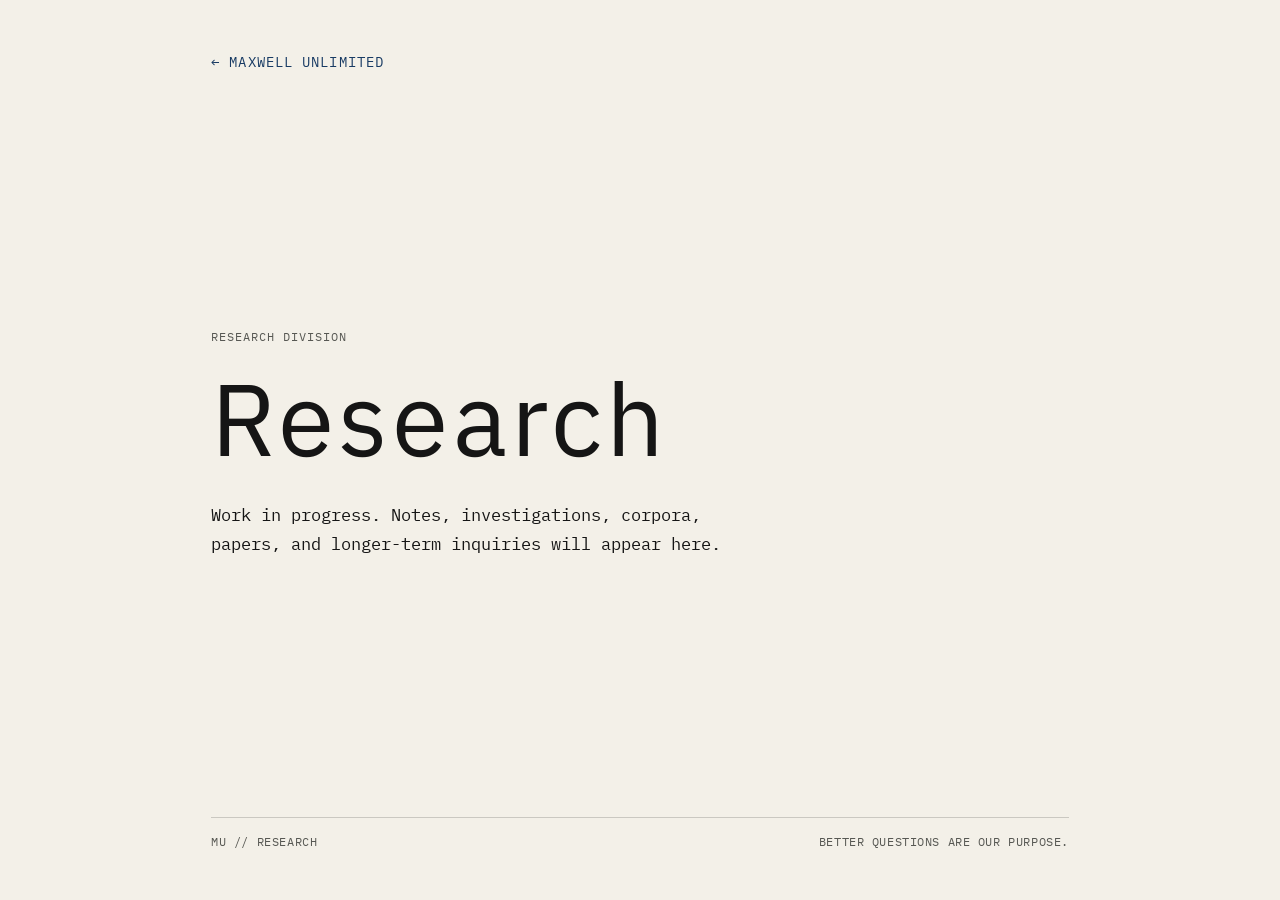
==== research.html @ 012c2c78 "Add files via upload" ====
<!doctype html>
<html lang="en">
<head>
  <meta charset="utf-8">
  <meta name="viewport" content="width=device-width, initial-scale=1">
  <meta name="description" content="Research at Maxwell Unlimited.">
  <title>Research — Maxwell Unlimited</title>
  <link rel="preconnect" href="https://fonts.googleapis.com">
  <link rel="preconnect" href="https://fonts.gstatic.com" crossorigin>
  <link href="https://fonts.googleapis.com/css2?family=IBM+Plex+Mono:wght@400;500&family=IBM+Plex+Sans:wght@400;500&display=swap" rel="stylesheet">
  <link rel="stylesheet" href="styles.css">
</head>
<body>
  <a class="skip-link" href="#main">Skip to content</a>
  <div class="subpage-shell">
    <header><a class="back-link" href="index.html">← Maxwell Unlimited</a></header>
    <main class="subpage-main" id="main">
      <p class="eyebrow">Research Division</p>
      <h1 class="subpage-title">Research</h1>
      <p class="subpage-copy">Work in progress. Notes, investigations, corpora, papers, and longer-term inquiries will appear here.</p>
    </main>
    <footer class="site-footer"><span>MU // Research</span><span>Better questions are our purpose.</span></footer>
  </div>
</body>
</html>
---- styles.css ----
:root {
  --paper: #f3f0e8;
  --ink: #151515;
  --graphite: #575853;
  --accent: #173a63;
  --line: rgba(21, 21, 21, 0.18);
  --max-width: 1540px;
}

* {
  box-sizing: border-box;
}

html {
  background: var(--paper);
  color: var(--ink);
  font-family: "IBM Plex Mono", "SFMono-Regular", Consolas, "Liberation Mono", monospace;
}

body {
  margin: 0;
  min-height: 100vh;
  background: var(--paper);
}

a {
  color: inherit;
}

.skip-link {
  position: absolute;
  top: 0;
  left: 0;
  transform: translateY(-120%);
  padding: 0.75rem 1rem;
  background: var(--ink);
  color: var(--paper);
  z-index: 10;
}

.skip-link:focus {
  transform: translateY(0);
}

.site-shell {
  width: min(100%, var(--max-width));
  min-height: 100vh;
  margin: 0 auto;
  padding: clamp(1.5rem, 3vw, 3.25rem);
  display: grid;
  grid-template-rows: auto 1fr auto;
  gap: clamp(2rem, 4vw, 4rem);
}

.site-meta {
  display: flex;
  justify-content: space-between;
  gap: 2rem;
  font-size: 0.76rem;
  letter-spacing: 0.08em;
  text-transform: uppercase;
}

.site-meta__left {
  display: grid;
  gap: 0.65rem;
}

.site-meta__right {
  color: var(--graphite);
  text-align: right;
}

.hero {
  display: grid;
  grid-template-columns: minmax(18rem, 0.78fr) minmax(26rem, 1.22fr);
  align-items: center;
  gap: clamp(3rem, 7vw, 8rem);
}

.hero-copy {
  align-self: center;
  max-width: 34rem;
  padding-top: clamp(1rem, 6vh, 6rem);
}

.wordmark {
  margin: 0;
  font-family: "IBM Plex Sans", Arial, Helvetica, sans-serif;
  font-weight: 400;
  font-size: clamp(3.6rem, 6.7vw, 7.8rem);
  line-height: 0.92;
  letter-spacing: 0.08em;
  text-transform: uppercase;
}

.wordmark span {
  display: block;
}

.divider-mark {
  margin: 2rem 0 1.65rem;
  color: var(--graphite);
}

.statement {
  margin: 0;
  max-width: 30rem;
  font-size: clamp(1rem, 1.3vw, 1.28rem);
  line-height: 1.72;
}

.primary-links {
  display: grid;
  gap: 1rem;
  margin-top: clamp(2.5rem, 5vw, 4.5rem);
}

.primary-link {
  width: fit-content;
  display: inline-flex;
  align-items: center;
  gap: 1rem;
  color: var(--accent);
  text-decoration: none;
  text-transform: uppercase;
  letter-spacing: 0.08em;
  font-size: 0.95rem;
}

.primary-link::after {
  content: "→";
  transition: transform 160ms ease;
}

.primary-link:hover::after,
.primary-link:focus-visible::after {
  transform: translateX(0.28rem);
}

.primary-link:focus-visible,
.back-link:focus-visible {
  outline: 2px solid var(--accent);
  outline-offset: 0.4rem;
}

.diagram-wrap {
  width: 100%;
  align-self: center;
}

.diagram-wrap svg {
  display: block;
  width: 100%;
  height: auto;
  overflow: visible;
}

.diagram-caption {
  width: fit-content;
  margin: 1.4rem auto 0;
  color: var(--graphite);
  font-size: 0.73rem;
  line-height: 1.55;
  letter-spacing: 0.06em;
  text-transform: uppercase;
}

.site-footer {
  display: flex;
  justify-content: space-between;
  gap: 2rem;
  padding-top: 1rem;
  border-top: 1px solid var(--line);
  color: var(--graphite);
  font-size: 0.72rem;
  letter-spacing: 0.05em;
  text-transform: uppercase;
}

.subpage-shell {
  width: min(100%, 960px);
  min-height: 100vh;
  margin: 0 auto;
  padding: clamp(1.5rem, 4vw, 4rem);
  display: grid;
  grid-template-rows: auto 1fr auto;
  gap: 3rem;
}

.subpage-main {
  align-self: center;
  max-width: 42rem;
}

.eyebrow {
  margin: 0 0 1.5rem;
  color: var(--graphite);
  font-size: 0.78rem;
  letter-spacing: 0.08em;
  text-transform: uppercase;
}

.subpage-title {
  margin: 0;
  font-family: "IBM Plex Sans", Arial, Helvetica, sans-serif;
  font-weight: 400;
  font-size: clamp(3.2rem, 8vw, 6.8rem);
  line-height: 0.98;
  letter-spacing: 0.04em;
}

.subpage-copy {
  margin: 2rem 0 0;
  max-width: 34rem;
  font-size: 1.05rem;
  line-height: 1.75;
}

.back-link {
  display: inline-flex;
  gap: 0.75rem;
  width: fit-content;
  color: var(--accent);
  text-decoration: none;
  text-transform: uppercase;
  letter-spacing: 0.08em;
  font-size: 0.86rem;
}

@media (max-width: 900px) {
  .site-shell {
    min-height: auto;
  }

  .hero {
    grid-template-columns: 1fr;
    gap: 3.5rem;
  }

  .hero-copy {
    padding-top: 1rem;
  }

  .diagram-wrap {
    max-width: 760px;
    margin: 0 auto;
  }
}

@media (max-width: 600px) {
  .site-meta,
  .site-footer {
    display: grid;
  }

  .site-meta__right {
    text-align: left;
  }

  .wordmark {
    font-size: clamp(3rem, 17vw, 5.2rem);
    letter-spacing: 0.05em;
  }

  .statement {
    font-size: 1rem;
  }
}

@media (prefers-reduced-motion: reduce) {
  *,
  *::before,
  *::after {
    scroll-behavior: auto !important;
    transition-duration: 0.01ms !important;
  }
}
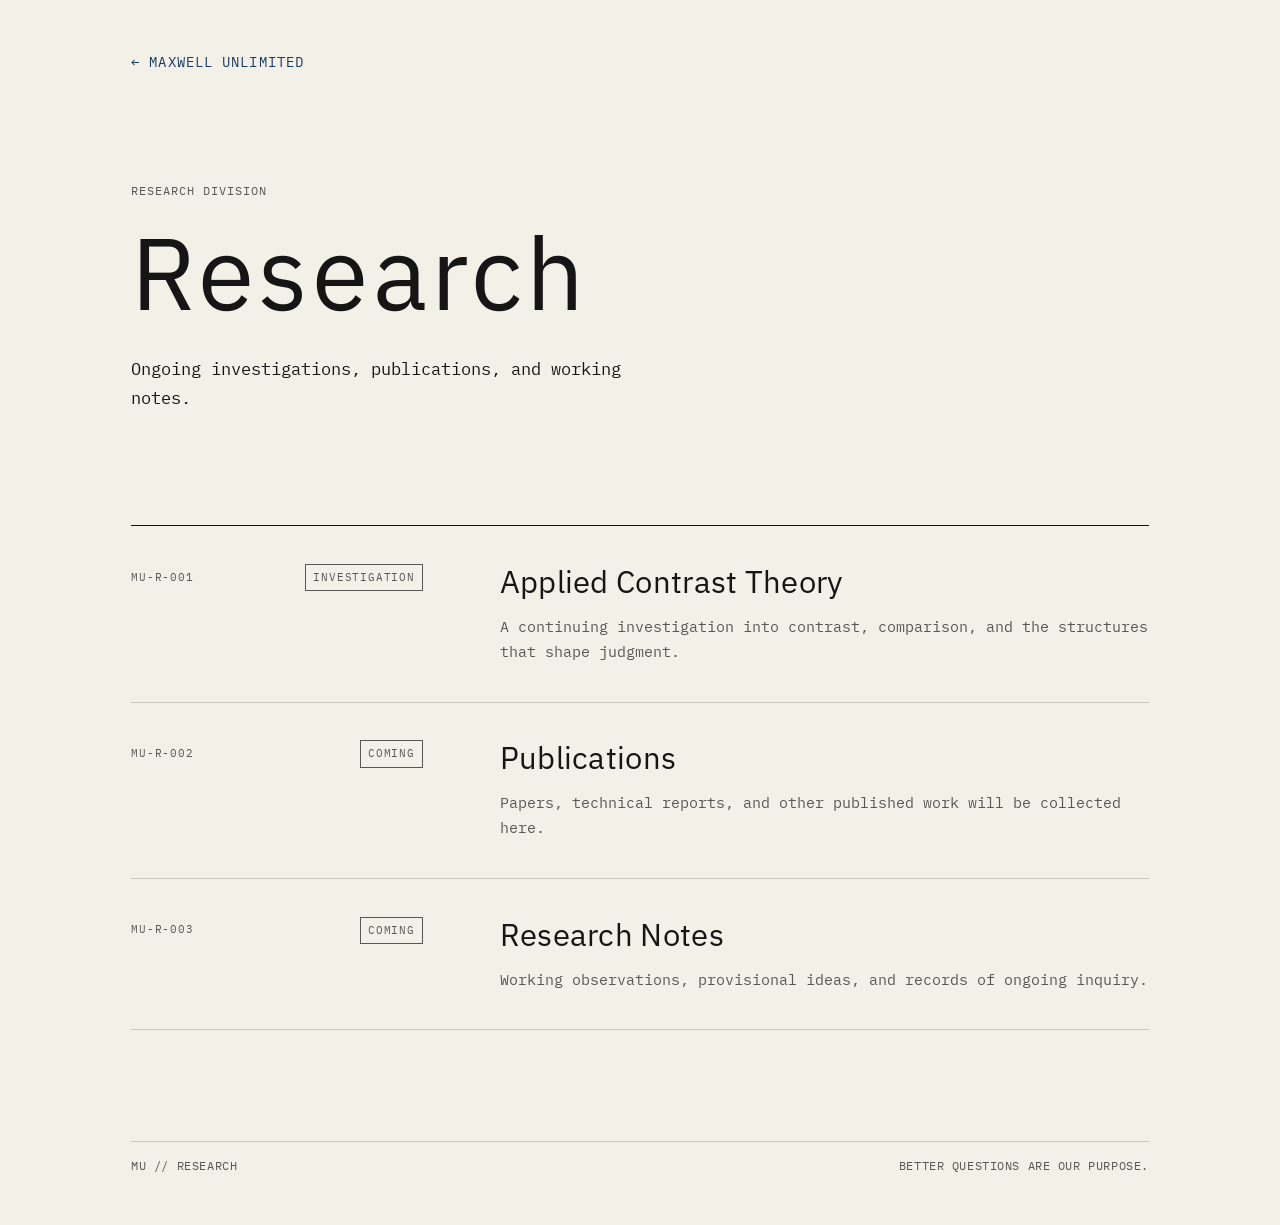
==== commit 7252bb5e: "Publish Maxwell Unlimited version 1.1 research Adds Applied Contrast Theory, Publications, and Resea" ====
--- a/research.html
+++ b/research.html
@@ -7,7 +7,7 @@
   <title>Research — Maxwell Unlimited</title>
   <link rel="preconnect" href="https://fonts.googleapis.com">
   <link rel="preconnect" href="https://fonts.gstatic.com" crossorigin>
-  <link href="https://fonts.googleapis.com/css2?family=IBM+Plex+Mono:wght@400;500&family=IBM+Plex+Sans:wght@400;500&display=swap" rel="stylesheet">
+  <link href="https://fonts.googleapis.com/css2?family=IBM+Plex+Mono:wght@400;500&amp;family=IBM+Plex+Sans:wght@400;500&amp;display=swap" rel="stylesheet">
   <link rel="stylesheet" href="styles.css">
 </head>
 <body>
@@ -15,9 +15,46 @@
   <div class="subpage-shell">
     <header><a class="back-link" href="index.html">← Maxwell Unlimited</a></header>
     <main class="subpage-main" id="main">
-      <p class="eyebrow">Research Division</p>
-      <h1 class="subpage-title">Research</h1>
-      <p class="subpage-copy">Work in progress. Notes, investigations, corpora, papers, and longer-term inquiries will appear here.</p>
+      <header class="subpage-intro">
+        <p class="eyebrow">Research Division</p>
+        <h1 class="subpage-title">Research</h1>
+        <p class="subpage-copy">Ongoing investigations, publications, and working notes.</p>
+      </header>
+
+      <section class="project-index" aria-label="Research areas">
+        <article class="project-entry">
+          <div class="project-entry__meta">
+            <span class="project-code">MU-R-001</span>
+            <span class="section-label">Investigation</span>
+          </div>
+          <div class="project-entry__body">
+            <h2>Applied Contrast Theory</h2>
+            <p>A continuing investigation into contrast, comparison, and the structures that shape judgment.</p>
+          </div>
+        </article>
+
+        <article class="project-entry">
+          <div class="project-entry__meta">
+            <span class="project-code">MU-R-002</span>
+            <span class="status-label status-label--quiet">Coming</span>
+          </div>
+          <div class="project-entry__body">
+            <h2>Publications</h2>
+            <p>Papers, technical reports, and other published work will be collected here.</p>
+          </div>
+        </article>
+
+        <article class="project-entry">
+          <div class="project-entry__meta">
+            <span class="project-code">MU-R-003</span>
+            <span class="status-label status-label--quiet">Coming</span>
+          </div>
+          <div class="project-entry__body">
+            <h2>Research Notes</h2>
+            <p>Working observations, provisional ideas, and records of ongoing inquiry.</p>
+          </div>
+        </article>
+      </section>
     </main>
     <footer class="site-footer"><span>MU // Research</span><span>Better questions are our purpose.</span></footer>
   </div>
--- a/styles.css
+++ b/styles.css
@@ -179,7 +179,7 @@
 }
 
 .subpage-shell {
-  width: min(100%, 960px);
+  width: min(100%, 1120px);
   min-height: 100vh;
   margin: 0 auto;
   padding: clamp(1.5rem, 4vw, 4rem);
@@ -189,7 +189,12 @@
 }
 
 .subpage-main {
-  align-self: center;
+  align-self: start;
+  width: 100%;
+  padding: clamp(2rem, 7vh, 6rem) 0;
+}
+
+.subpage-intro {
   max-width: 42rem;
 }
 
@@ -215,6 +220,66 @@
   max-width: 34rem;
   font-size: 1.05rem;
   line-height: 1.75;
+}
+
+.project-index {
+  margin-top: clamp(4rem, 9vw, 7rem);
+  border-top: 1px solid var(--ink);
+}
+
+.project-entry {
+  display: grid;
+  grid-template-columns: minmax(12rem, 0.62fr) minmax(0, 1.38fr);
+  gap: clamp(2rem, 6vw, 6rem);
+  padding: clamp(1.5rem, 3vw, 2.35rem) 0;
+  border-bottom: 1px solid var(--line);
+}
+
+.project-entry__meta {
+  display: flex;
+  align-items: flex-start;
+  justify-content: space-between;
+  gap: 1rem;
+  color: var(--graphite);
+  font-size: 0.7rem;
+  line-height: 1.4;
+  letter-spacing: 0.07em;
+  text-transform: uppercase;
+}
+
+.project-code {
+  padding-top: 0.35rem;
+  white-space: nowrap;
+}
+
+.status-label,
+.section-label {
+  padding: 0.3rem 0.45rem;
+  border: 1px solid currentColor;
+  color: var(--accent);
+  text-align: right;
+}
+
+.section-label,
+.status-label--quiet {
+  color: var(--graphite);
+}
+
+.project-entry__body h2 {
+  margin: 0;
+  font-family: "IBM Plex Sans", Arial, Helvetica, sans-serif;
+  font-size: clamp(1.45rem, 2.4vw, 2.15rem);
+  font-weight: 400;
+  line-height: 1.15;
+  letter-spacing: 0.01em;
+}
+
+.project-entry__body p {
+  margin: 0.9rem 0 0;
+  max-width: 42rem;
+  color: var(--graphite);
+  font-size: 0.93rem;
+  line-height: 1.7;
 }
 
 .back-link {
@@ -266,6 +331,15 @@
   .statement {
     font-size: 1rem;
   }
+
+  .project-entry {
+    grid-template-columns: 1fr;
+    gap: 1.35rem;
+  }
+
+  .project-entry__meta {
+    align-items: center;
+  }
 }
 
 @media (prefers-reduced-motion: reduce) {
